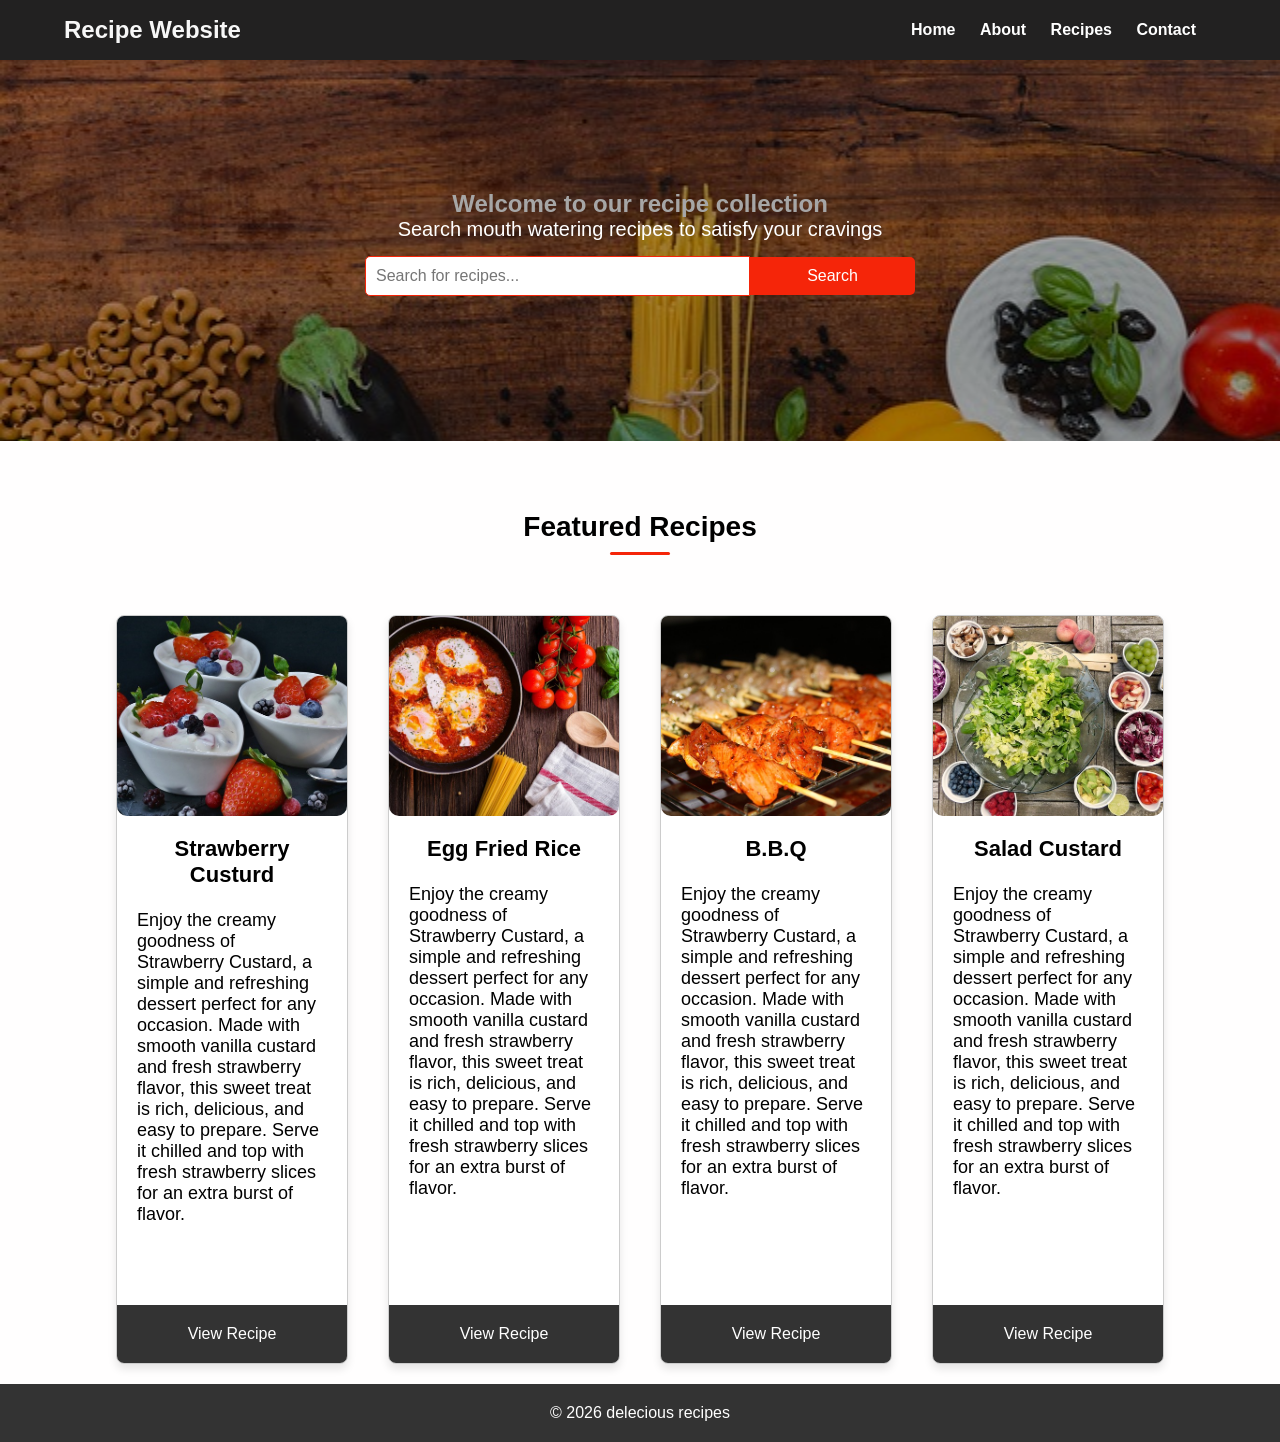
==== index.html @ 1d60ca3d "First commit" ====
﻿<!DOCTYPE html>
<html lang="en">

<head>
    <meta charset="UTF-8">
    <meta name="viewport" content="width=device-width, initial-scale=1.0">
    <link rel="stylesheet" href="style.css">
    <title>Recipe website</title>
</head>

<body>
    <header>
        <div class="container">
            <h1 class="logo"> Recipe Website</h1>
            <nav>
                <div class="menu-icon">&#9776</div>
                <ul class="nav-list">
                    <li><a href="index.html">Home</a></li>
                    <li><a href="about.html">About</a></li>
                    <li><a href="Recipes.html">Recipes</a></li>
                    <li><a href="contact.html">Contact</a></li>
                </ul>
            </nav>
        </div>
    </header>

    <section class="hero">
        <div class="search-results">
            <h1>Welcome to our recipe collection</h1>
            <p>Search mouth watering recipes to satisfy your cravings</p>

            <form action="#" class="search-box">
                <input type="text" placeholder="Search for recipes...">
                <button type="submit">Search</button>
            </form>

        </div>
    </section>
    <!-- RECIPES SECTION-->
    <section class="recipes">
        <h1>Featured Recipes</h1>
        <div class="recipes-section">
            <div class="recipes-card">
                <img src="images/images/dish-1.jpg" alt="Recipe 1">
                <h3>Strawberry Custurd</h3>
                <p>Enjoy the creamy goodness of Strawberry Custard, a simple and refreshing dessert perfect for any
                    occasion. Made with smooth vanilla custard and fresh strawberry flavor, this sweet treat is rich,
                    delicious, and easy to prepare. Serve it chilled and top with fresh strawberry slices for an extra
                    burst of flavor.</p>
                <a href="#">View Recipe</a>
            </div>
            <div class="recipes-card">
                <img src="images/images/dish-2.jpg" alt="Recipe 1">
                <h3>Egg Fried Rice</h3>
                <p>Enjoy the creamy goodness of Strawberry Custard, a simple and refreshing dessert perfect for any
                    occasion. Made with smooth vanilla custard and fresh strawberry flavor, this sweet treat is rich,
                    delicious, and easy to prepare. Serve it chilled and top with fresh strawberry slices for an extra
                    burst of flavor.</p>
                <a href="#">View Recipe</a>
            </div>
            <div class="recipes-card">
                <img src="images/images/dish-3.jpg" alt="Recipe 1">
                <h3>B.B.Q</h3>
                <p>Enjoy the creamy goodness of Strawberry Custard, a simple and refreshing dessert perfect for any
                    occasion. Made with smooth vanilla custard and fresh strawberry flavor, this sweet treat is rich,
                    delicious, and easy to prepare. Serve it chilled and top with fresh strawberry slices for an extra
                    burst of flavor.</p>
                <a href="#">View Recipe</a>
            </div>
            <div class="recipes-card">
                <img src="images/images/dish-4.jpg" alt="Recipe 1">
                <h3>Salad Custard</h3>
                <p>Enjoy the creamy goodness of Strawberry Custard, a simple and refreshing dessert perfect for any
                    occasion. Made with smooth vanilla custard and fresh strawberry flavor, this sweet treat is rich,
                    delicious, and easy to prepare. Serve it chilled and top with fresh strawberry slices for an extra
                    burst of flavor.</p>
                <a href="#">View Recipe</a>
            </div>

        </div>

    </section>
    <footer>
        <div>
            <p> &copy 2026 delecious recipes</p>
        </div>
    </footer>
</body>

</html>
---- style.css ----
* {
    margin: 0;
    padding: 0;
    box-sizing: border-box;
    font-family: 'Poppins', sans-serif;
}

body {
    width: 100%;
    min-height: 100vh;
    background: #fffefe;
}

header {
    height: 60px;
    width: 100%;
    background: #222121;
    color: #f7f7f7;
    display: flex;
    align-items: center;
    position: sticky;
    top: 0;
    z-index: 100;
    box-shadow: 0 2px 10px rgba(0, 0, 0, 0.2);
    transition: background 0.3s ease;
}

.container {
    width: 90%;
    margin: 0 auto;
    display: flex;
    align-items: center;
    justify-content: space-between;
}

.nav-list {
    display: none;
}

nav ul li {
    list-style: none;
    display: inline;
    margin-right: 20px;
    font-weight: 550;
}

nav ul li a {
    color: #ffffff;
    text-decoration: none;
    position: relative;
    padding-bottom: 4px;
    transition: opacity 0.3s ease;
}

nav ul li a::after {
    content: "";
    position: absolute;
    left: 0;
    bottom: 0;
    width: 0%;
    height: 2px;
    background: rgb(245, 37, 9);
    transition: width 0.3s ease;
}

nav ul li a:hover {
    opacity: .8;
}

nav ul li a:hover::after {
    width: 100%;
}

.logo {
    font-size: 24px;
    transition: transform 0.3s ease;
}

.logo:hover {
    transform: scale(1.05);
}

.hero {
    width: 100%;
    height: auto;
    background-image: url("images/images/heo-image.jpg");
    background-repeat: no-repeat;
    background-size: cover;
    background-position: center;
    color: #fff;
    text-align: center;
    padding: 130px 0;
    margin-bottom: 20px;
    position: relative;
    animation: fadeIn 1s ease;
}

.hero::before {
    content: "";
    position: absolute;
    top: 0;
    left: 0;
    right: 0;
    bottom: 0;
    background: rgba(0, 0, 0, 0.35);
}

.hero h2,
.hero p,
.search-box {
    position: relative;
    z-index: 2;
}

.hero h2 {
    font-size: 36px;
    margin-bottom: 10px;
    animation: fadeInUp 0.8s ease;
}

.hero p {
    font-size: 20px;
    margin-bottom: 10px;
}

.search-box {
    max-width: 550px;
    margin: 15px auto;
    display: flex;
    align-items: center;
    justify-content: center;
}

.search-box input {
    width: 70%;
    padding: 10px;
    outline: none;
    border: 0;
    border-radius: 5px 0 0 5px;
    font-size: 1rem;
    border: 1px solid rgb(245, 37, 9);
    transition: box-shadow 0.3s ease;
}

.search-box input:focus {
    box-shadow: 0 0 0 3px rgba(245, 37, 9, 0.25);
}

.search-box button {
    width: 30%;
    padding: 10px;
    outline: none;
    border: 0;
    border-radius: 0 5px 5px 0;
    font-size: 1rem;
    background: rgb(245, 37, 9);
    color: #fff;
    cursor: pointer;
    transition: background 0.3s ease, transform 0.2s ease;
}

.search-box button:hover {
    background: #c81f00;
    transform: translateY(-2px);
}

/* RECIPES SECTION */
.recipes {
    padding: 50px 0;
}

.recipes h1 {
    text-align: center;
    margin-bottom: 30px;
    font-size: 28px;
    position: relative;
    padding-bottom: 12px;
}

.recipes h1::after {
    content: "";
    position: absolute;
    bottom: 0;
    left: 50%;
    transform: translateX(-50%);
    width: 60px;
    height: 3px;
    background: rgb(245, 37, 9);
    border-radius: 2px;
}

.recipes-section {
    max-width: 1100px;
    margin: 0 auto;
    display: grid;
    grid-template-columns: repeat(auto-fit, minmax(250px, 1fr));
    gap: 20px;
    padding: 0 16px;
}

.recipes-card {
    background: #fff;
    margin: 30px 10px;
    border-radius: 8px;
    border: 1px solid #ccc;
    overflow: hidden;
    box-shadow: 0px 5px 8px rgba(0, 0, 0, 0.1);
    transition: transform 0.3s ease, box-shadow 0.3s ease;
}

.recipes-card:hover {
    transform: translateY(-8px);
    box-shadow: 0px 15px 25px rgba(0, 0, 0, 0.18);
}

.recipes-card img {
    width: 100%;
    height: 200px;
    object-fit: cover;
    border-bottom-left-radius: 10px;
    border-bottom-right-radius: 10px;
    transition: transform 0.4s ease;
}

.recipes-card:hover img {
    transform: scale(1.08);
}

.recipes-card{
    display: flex;
    flex-direction: column;
    height: 100%;
}

.recipes-section{
    align-items: stretch;
}

.recipes-card a{
    margin-top: auto;
}
.recipes-card h3 {
    font-size: 22px;
    padding: 20px 20px 10px;
    text-align: center;
    margin: 0;
}

.recipes-card p {
    font-size: 18px;
    padding: 0 20px 20px;
    margin-top: 12px;
}

.recipes-card a {
    display: block;
    text-align: center;
    text-decoration: none;
    background: #333;
    color: #fff;
    padding: 20px 0;
    cursor: pointer;
    transition: background 0.3s ease, letter-spacing 0.3s ease;
}

.recipes-card a:hover {
    background: rgb(245, 37, 9);
    letter-spacing: 1px;
}

footer {
    background: #333;
    padding: 20px;
    color: #fff;
    text-align: center;
}

footer a {
    color: #fff;
}

.menu-icon {
    font-size: 24px;
    padding: 20px;
    text-align: right;
    cursor: pointer;
    display: block;
    transition: transform 0.3s ease;
}

.menu-icon:hover {
    transform: rotate(90deg);
}

/* Animations */
@keyframes fadeIn {
    from {
        opacity: 0;
    }

    to {
        opacity: 1;
    }
}

@keyframes fadeInUp {
    from {
        opacity: 0;
        transform: translateY(20px);
    }

    to {
        opacity: 1;
        transform: translateY(0);
    }
}

/* media Query*/
@media only screen and (min-width:768px) {
    .menu-icon {
        display: none;
    }

    .nav-list {
        display: block;

    }

}

@media only screen and (max-width:768px) {
    .hero h2 {
        font-size: 28px;
    }

    .hero p {
        font-size: 15px;
    }

    .search-box {
        max-width: 90%;
    }

    .search-box input {
        width: 65%;
    }

    .search-box button {
        width: 35%;
    }
}
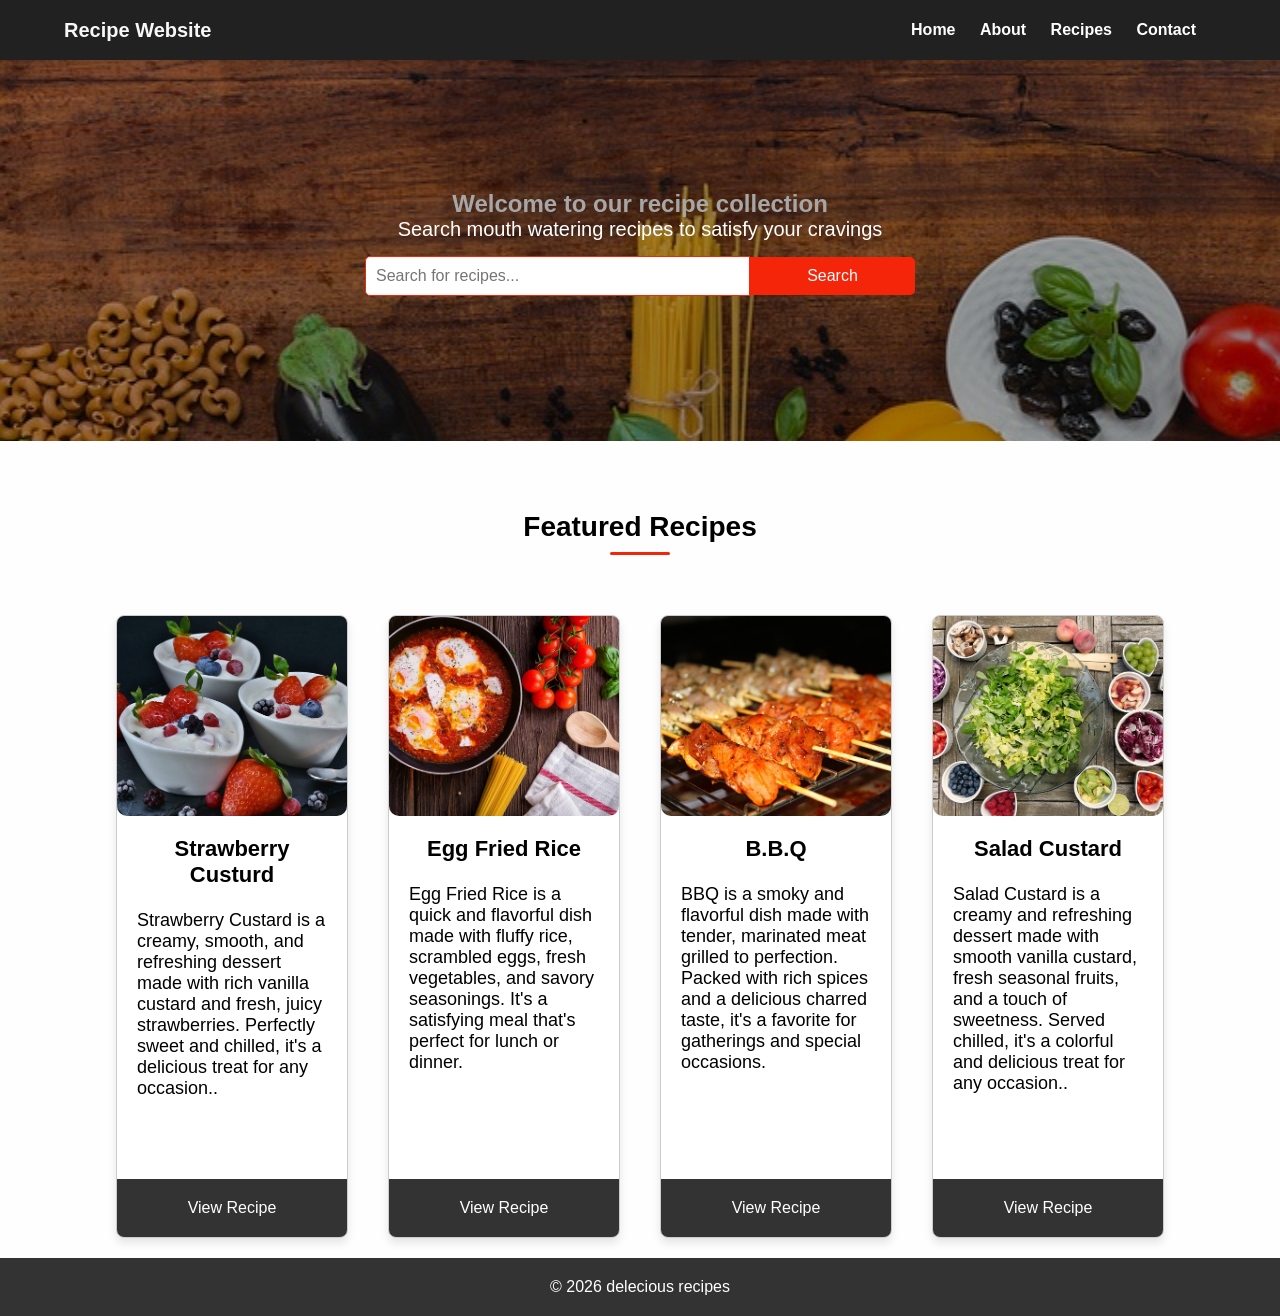
==== commit 97ae4bd2: "Merge branch 'main' of https://github.com/taimoor-dev-qa/kitchen-recipe-" ====
--- a/index.html
+++ b/index.html
@@ -43,38 +43,32 @@
             <div class="recipes-card">
                 <img src="images/images/dish-1.jpg" alt="Recipe 1">
                 <h3>Strawberry Custurd</h3>
-                <p>Enjoy the creamy goodness of Strawberry Custard, a simple and refreshing dessert perfect for any
-                    occasion. Made with smooth vanilla custard and fresh strawberry flavor, this sweet treat is rich,
-                    delicious, and easy to prepare. Serve it chilled and top with fresh strawberry slices for an extra
-                    burst of flavor.</p>
-                <a href="#">View Recipe</a>
+                <p>Strawberry Custard is a creamy, smooth, and refreshing dessert made with rich vanilla custard and
+                    fresh, juicy strawberries. Perfectly sweet and chilled, it's a delicious treat for any occasion..
+                </p>
+                <a href="strawbery.html">View Recipe</a>
             </div>
             <div class="recipes-card">
                 <img src="images/images/dish-2.jpg" alt="Recipe 1">
                 <h3>Egg Fried Rice</h3>
-                <p>Enjoy the creamy goodness of Strawberry Custard, a simple and refreshing dessert perfect for any
-                    occasion. Made with smooth vanilla custard and fresh strawberry flavor, this sweet treat is rich,
-                    delicious, and easy to prepare. Serve it chilled and top with fresh strawberry slices for an extra
-                    burst of flavor.</p>
-                <a href="#">View Recipe</a>
+                <p>Egg Fried Rice is a quick and flavorful dish made with fluffy rice, scrambled eggs, fresh vegetables,
+                    and savory seasonings. It's a satisfying meal that's perfect for lunch or dinner.</p>
+                <a href="egg-fried-rice.html">View Recipe</a>
             </div>
             <div class="recipes-card">
                 <img src="images/images/dish-3.jpg" alt="Recipe 1">
                 <h3>B.B.Q</h3>
-                <p>Enjoy the creamy goodness of Strawberry Custard, a simple and refreshing dessert perfect for any
-                    occasion. Made with smooth vanilla custard and fresh strawberry flavor, this sweet treat is rich,
-                    delicious, and easy to prepare. Serve it chilled and top with fresh strawberry slices for an extra
-                    burst of flavor.</p>
-                <a href="#">View Recipe</a>
+                <p>BBQ is a smoky and flavorful dish made with tender, marinated meat grilled to perfection. Packed with
+                    rich spices and a delicious charred taste, it's a favorite for gatherings and special occasions.</p>
+                <a href="bbq.html">View Recipe</a>
             </div>
             <div class="recipes-card">
                 <img src="images/images/dish-4.jpg" alt="Recipe 1">
                 <h3>Salad Custard</h3>
-                <p>Enjoy the creamy goodness of Strawberry Custard, a simple and refreshing dessert perfect for any
-                    occasion. Made with smooth vanilla custard and fresh strawberry flavor, this sweet treat is rich,
-                    delicious, and easy to prepare. Serve it chilled and top with fresh strawberry slices for an extra
-                    burst of flavor.</p>
-                <a href="#">View Recipe</a>
+                <p>Salad Custard is a creamy and refreshing dessert made with smooth vanilla custard, fresh seasonal
+                    fruits, and a touch of sweetness. Served chilled, it's a colorful and delicious treat for any
+                    occasion..</p>
+                <a href="salad.html">View Recipe</a>
             </div>
 
         </div>
--- a/style.css
+++ b/style.css
@@ -5,10 +5,16 @@
     font-family: 'Poppins', sans-serif;
 }
 
+html {
+    height: 100%;
+}
+
 body {
     width: 100%;
     min-height: 100vh;
     background: #fffefe;
+    display: flex;
+    flex-direction: column;
 }
 
 header {
@@ -23,6 +29,7 @@
     z-index: 100;
     box-shadow: 0 2px 10px rgba(0, 0, 0, 0.2);
     transition: background 0.3s ease;
+    flex-shrink: 0;
 }
 
 .container {
@@ -47,6 +54,7 @@
 nav ul li a {
     color: #ffffff;
     text-decoration: none;
+    font-size: 16px;
     position: relative;
     padding-bottom: 4px;
     transition: opacity 0.3s ease;
@@ -72,7 +80,7 @@
 }
 
 .logo {
-    font-size: 24px;
+    font-size: 20px;
     transition: transform 0.3s ease;
 }
 
@@ -273,6 +281,8 @@
     padding: 20px;
     color: #fff;
     text-align: center;
+    margin-top: auto;
+    flex-shrink: 0;
 }
 
 footer a {
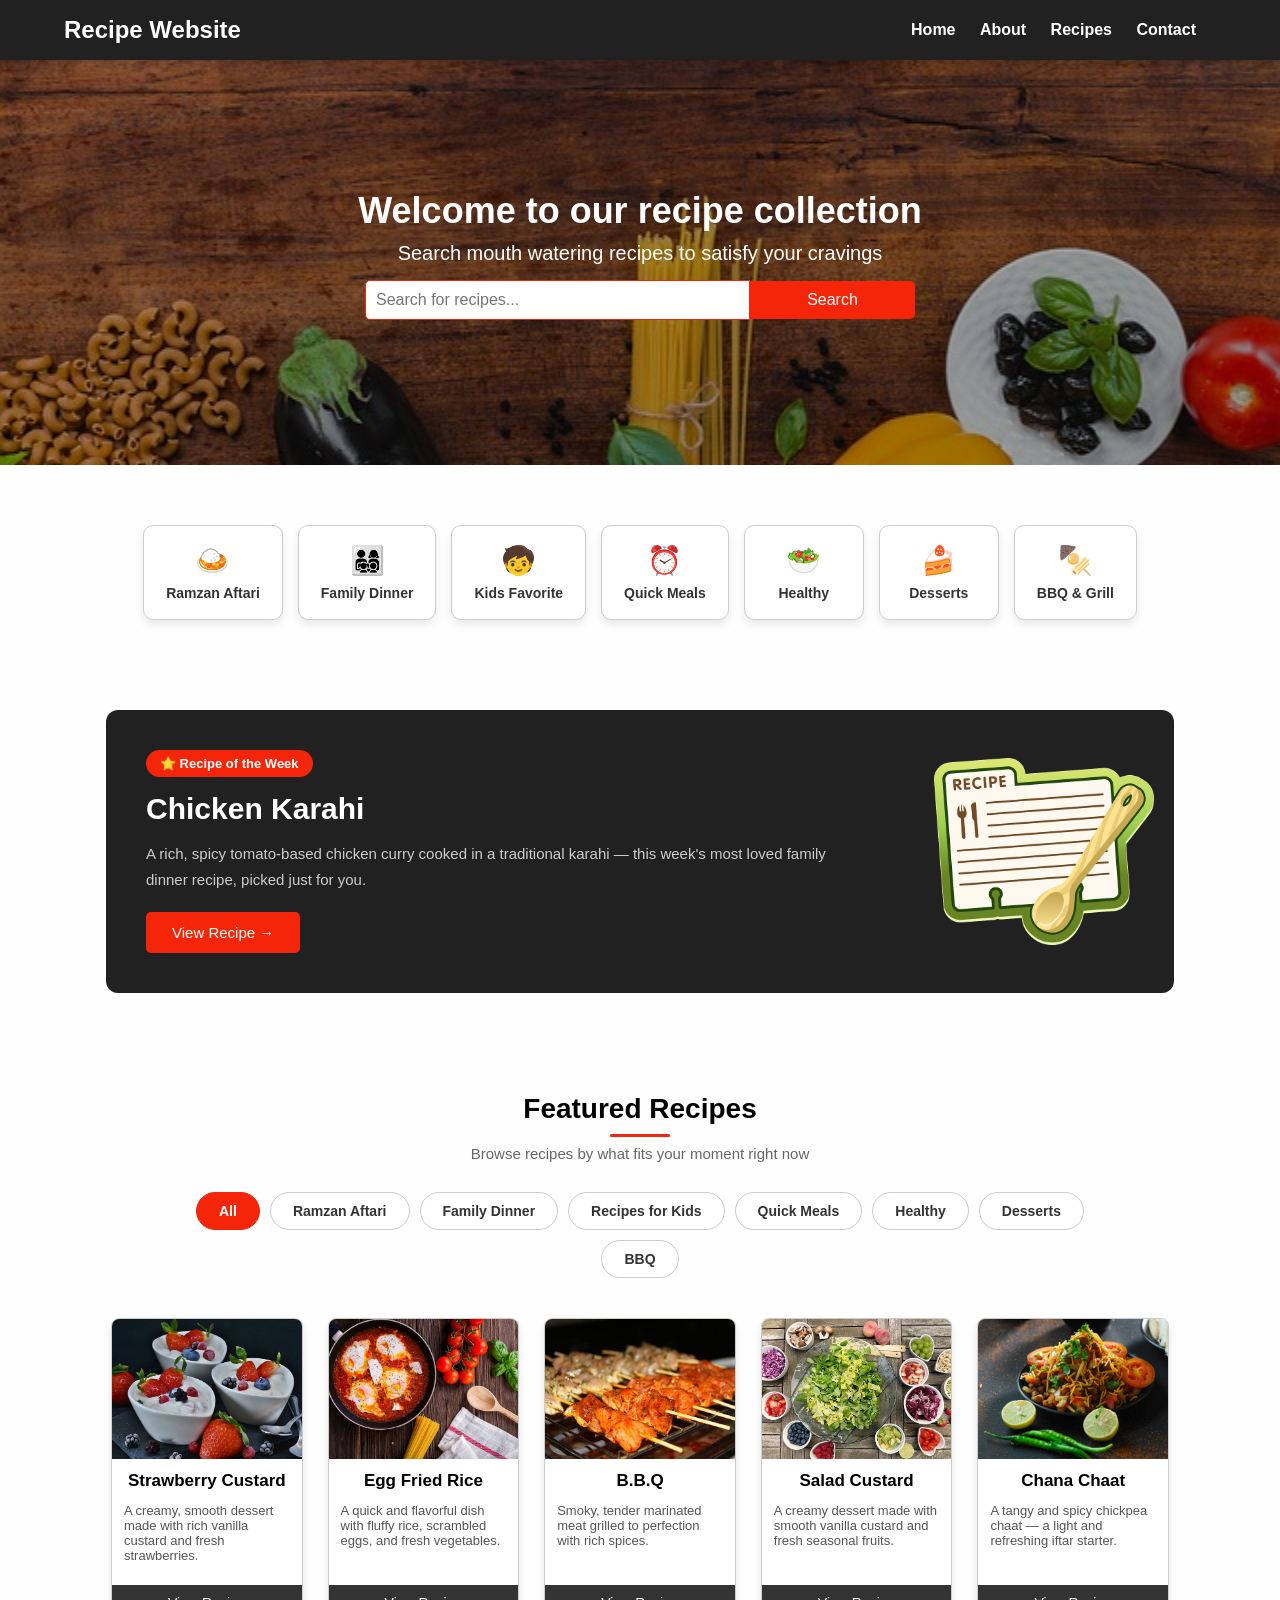
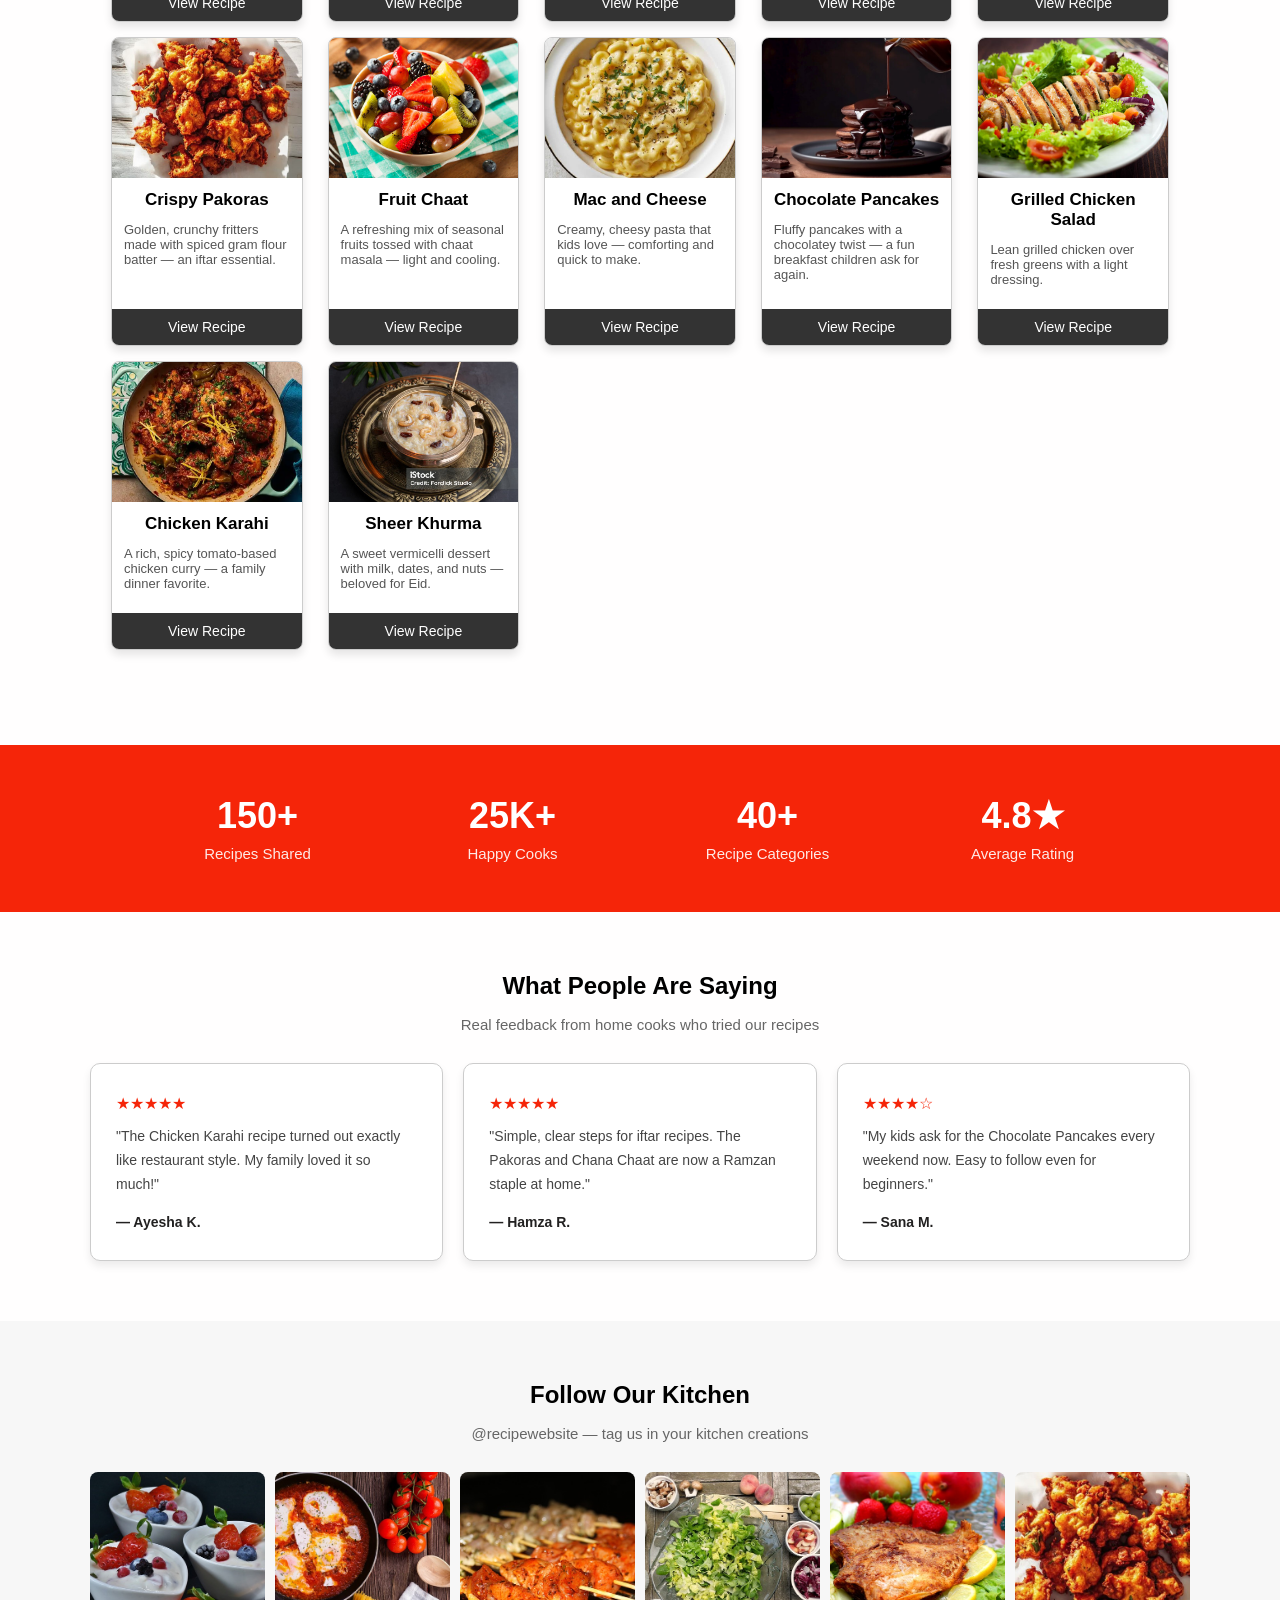
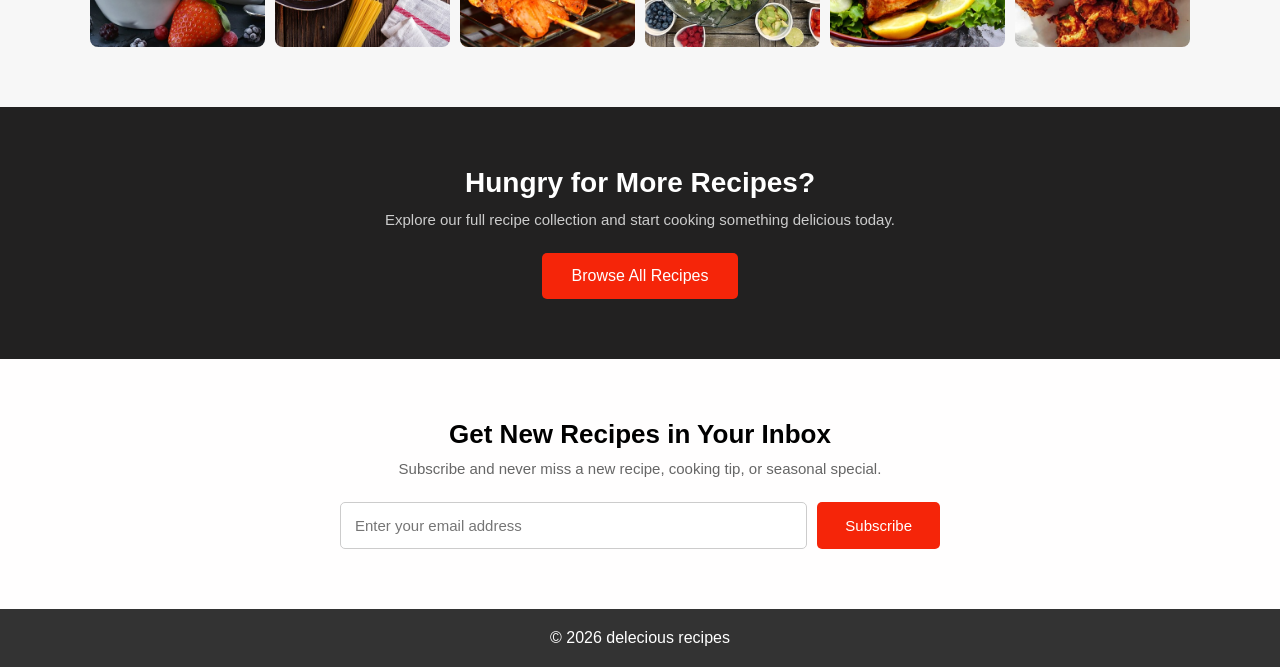
==== commit 4c7aae6a: "Update recipe website UI and add latest changes" ====
--- a/index.html
+++ b/index.html
@@ -36,49 +36,261 @@
 
         </div>
     </section>
+
+    <!-- CATEGORY STRIP -->
+    <section class="category-strip">
+        <div class="category-item">
+            <span>🍛</span>
+            <p>Ramzan Aftari</p>
+        </div>
+        <div class="category-item">
+            <span>👨‍👩‍👧‍👦</span>
+            <p>Family Dinner</p>
+        </div>
+        <div class="category-item">
+            <span>🧒</span>
+            <p>Kids Favorite</p>
+        </div>
+        <div class="category-item">
+            <span>⏰</span>
+            <p>Quick Meals</p>
+        </div>
+        <div class="category-item">
+            <span>🥗</span>
+            <p>Healthy</p>
+        </div>
+        <div class="category-item">
+            <span>🍰</span>
+            <p>Desserts</p>
+        </div>
+        <div class="category-item">
+            <span>🍢</span>
+            <p>BBQ &amp; Grill</p>
+        </div>
+    </section>
+
+    <!-- RECIPE OF THE WEEK -->
+    <section class="recipe-of-week">
+        <div class="row-content">
+            <div class="row-text">
+                <span class="row-tag">⭐ Recipe of the Week</span>
+                <h2>Chicken Karahi</h2>
+                <p>A rich, spicy tomato-based chicken curry cooked in a traditional karahi — this week's most loved
+                    family dinner recipe, picked just for you.</p>
+                <a href="#" class="row-btn">View Recipe &rarr;</a>
+            </div>
+            <div class="row-image">
+                <img src="images/images/logo.png" alt="Recipe of the Week - Chicken Karahi"
+                    style="width: 220px; height: auto;">
+            </div>
+        </div>
+    </section>
+
     <!-- RECIPES SECTION-->
     <section class="recipes">
-        <h1>Featured Recipes</h1>
+        <h1>Featured Recipes</h1><br>
+        <p class="recipes-subtitle">Browse recipes by what fits your moment right now</p>
+
+        <!-- FILTER TABS -->
+        <div class="filter-tabs">
+            <button class="tab-btn active" data-filter="all">All</button>
+            <button class="tab-btn" data-filter="ramzan">Ramzan Aftari</button>
+            <button class="tab-btn" data-filter="family">Family Dinner</button>
+            <button class="tab-btn" data-filter="kids">Recipes for Kids</button>
+            <button class="tab-btn" data-filter="quick">Quick Meals</button>
+            <button class="tab-btn" data-filter="healthy">Healthy</button>
+            <button class="tab-btn" data-filter="dessert">Desserts</button>
+            <button class="tab-btn" data-filter="bbq">BBQ</button>
+        </div>
+
         <div class="recipes-section">
-            <div class="recipes-card">
-                <img src="images/images/dish-1.jpg" alt="Recipe 1">
-                <h3>Strawberry Custurd</h3>
-                <p>Strawberry Custard is a creamy, smooth, and refreshing dessert made with rich vanilla custard and
-                    fresh, juicy strawberries. Perfectly sweet and chilled, it's a delicious treat for any occasion..
-                </p>
+
+            <div class="recipes-card" data-category="dessert">
+                <img src="images/images/dish-1.jpg" alt="Strawberry Custard">
+                <h3>Strawberry Custard</h3>
+                <p>A creamy, smooth dessert made with rich vanilla custard and fresh strawberries.</p>
                 <a href="strawbery.html">View Recipe</a>
             </div>
-            <div class="recipes-card">
-                <img src="images/images/dish-2.jpg" alt="Recipe 1">
+
+            <div class="recipes-card" data-category="quick family">
+                <img src="images/images/dish-2.jpg" alt="Egg Fried Rice">
                 <h3>Egg Fried Rice</h3>
-                <p>Egg Fried Rice is a quick and flavorful dish made with fluffy rice, scrambled eggs, fresh vegetables,
-                    and savory seasonings. It's a satisfying meal that's perfect for lunch or dinner.</p>
+                <p>A quick and flavorful dish with fluffy rice, scrambled eggs, and fresh vegetables.</p>
                 <a href="egg-fried-rice.html">View Recipe</a>
             </div>
-            <div class="recipes-card">
-                <img src="images/images/dish-3.jpg" alt="Recipe 1">
+
+            <div class="recipes-card" data-category="bbq family">
+                <img src="images/images/dish-3.jpg" alt="BBQ">
                 <h3>B.B.Q</h3>
-                <p>BBQ is a smoky and flavorful dish made with tender, marinated meat grilled to perfection. Packed with
-                    rich spices and a delicious charred taste, it's a favorite for gatherings and special occasions.</p>
+                <p>Smoky, tender marinated meat grilled to perfection with rich spices.</p>
                 <a href="bbq.html">View Recipe</a>
             </div>
-            <div class="recipes-card">
-                <img src="images/images/dish-4.jpg" alt="Recipe 1">
+
+            <div class="recipes-card" data-category="dessert healthy">
+                <img src="images/images/dish-4.jpg" alt="Salad Custard">
                 <h3>Salad Custard</h3>
-                <p>Salad Custard is a creamy and refreshing dessert made with smooth vanilla custard, fresh seasonal
-                    fruits, and a touch of sweetness. Served chilled, it's a colorful and delicious treat for any
-                    occasion..</p>
+                <p>A creamy dessert made with smooth vanilla custard and fresh seasonal fruits.</p>
                 <a href="salad.html">View Recipe</a>
             </div>
 
-        </div>
-
-    </section>
+            <div class="recipes-card" data-category="ramzan quick">
+                <img src="images/images/chanachat.jpg" alt="Chana Chaat">
+                <h3>Chana Chaat</h3>
+                <p>A tangy and spicy chickpea chaat — a light and refreshing iftar starter.</p>
+                <a href="#">View Recipe</a>
+            </div>
+
+            <div class="recipes-card" data-category="ramzan">
+                <img src="images/images/large.jpg" alt="Pakoras">
+                <h3>Crispy Pakoras</h3>
+                <p>Golden, crunchy fritters made with spiced gram flour batter — an iftar essential.</p>
+                <a href="#">View Recipe</a>
+            </div>
+
+            <div class="recipes-card" data-category="ramzan family">
+                <img src="images/images/fruti.jpg" alt="Fruit Chaat">
+                <h3>Fruit Chaat</h3>
+                <p>A refreshing mix of seasonal fruits tossed with chaat masala — light and cooling.</p>
+                <a href="#">View Recipe</a>
+            </div>
+
+            <div class="recipes-card" data-category="kids quick">
+                <img src="images/images/mac and cheese.jpg" alt="Mac and Cheese">
+                <h3>Mac and Cheese</h3>
+                <p>Creamy, cheesy pasta that kids love — comforting and quick to make.</p>
+                <a href="#">View Recipe</a>
+            </div>
+
+            <div class="recipes-card" data-category="kids dessert">
+                <img src="images/images/choco.jpg" alt="Chocolate Pancakes">
+                <h3>Chocolate Pancakes</h3>
+                <p>Fluffy pancakes with a chocolatey twist — a fun breakfast children ask for again.</p>
+                <a href="#">View Recipe</a>
+            </div>
+
+            <div class="recipes-card" data-category="healthy quick">
+                <img src="images/images/grilled.jpg" alt="Grilled Chicken Salad">
+                <h3>Grilled Chicken Salad</h3>
+                <p>Lean grilled chicken over fresh greens with a light dressing.</p>
+                <a href="#">View Recipe</a>
+            </div>
+
+            <div class="recipes-card" data-category="family bbq">
+                <img src="images/images/karahi.webp" alt="Chicken Karahi">
+                <h3>Chicken Karahi</h3>
+                <p>A rich, spicy tomato-based chicken curry — a family dinner favorite.</p>
+                <a href="#">View Recipe</a>
+            </div>
+
+            <div class="recipes-card" data-category="ramzan dessert">
+                <img src="images/images/kkk.jpg" alt="Sheer Khurma">
+                <h3>Sheer Khurma</h3>
+                <p>A sweet vermicelli dessert with milk, dates, and nuts — beloved for Eid.</p>
+                <a href="#">View Recipe</a>
+            </div>
+
+        </div>
+
+        <div class="no-results" style="display:none;">
+            <p>No recipes found in this category yet.</p>
+        </div>
+
+    </section>
+
+    <!-- STATS SECTION -->
+    <section class="stats">
+        <div class="stats-grid">
+            <div class="stat-item">
+                <h2>150+</h2>
+                <p>Recipes Shared</p>
+            </div>
+            <div class="stat-item">
+                <h2>25K+</h2>
+                <p>Happy Cooks</p>
+            </div>
+            <div class="stat-item">
+                <h2>40+</h2>
+                <p>Recipe Categories</p>
+            </div>
+            <div class="stat-item">
+                <h2>4.8★</h2>
+                <p>Average Rating</p>
+            </div>
+        </div>
+    </section>
+
+    <!-- TESTIMONIALS -->
+    <section class="testimonials">
+        <h1>What People Are Saying</h1> <br> <br>
+        <p class="recipes-subtitle">Real feedback from home cooks who tried our recipes</p>
+
+        <div class="testimonial-grid">
+
+            <div class="testimonial-card">
+                <p class="stars">★★★★★</p>
+                <p class="testimonial-text">"The Chicken Karahi recipe turned out exactly like restaurant style. My
+                    family loved it so much!"</p>
+                <h4>— Ayesha K.</h4>
+            </div>
+
+            <div class="testimonial-card">
+                <p class="stars">★★★★★</p>
+                <p class="testimonial-text">"Simple, clear steps for iftar recipes. The Pakoras and Chana Chaat are now
+                    a Ramzan staple at home."</p>
+                <h4>— Hamza R.</h4>
+            </div>
+
+            <div class="testimonial-card">
+                <p class="stars">★★★★☆</p>
+                <p class="testimonial-text">"My kids ask for the Chocolate Pancakes every weekend now. Easy to follow
+                    even for beginners."</p>
+                <h4>— Sana M.</h4>
+            </div>
+
+        </div>
+    </section>
+
+    <!-- INSTAGRAM GALLERY -->
+    <section class="insta-gallery">
+        <h1>Follow Our Kitchen</h1> <br> <br>
+        <p class="recipes-subtitle">@recipewebsite — tag us in your kitchen creations</p>
+
+        <div class="gallery-grid">
+            <div class="gallery-item"><img src="images/images/dish-1.jpg" alt="Gallery photo"></div>
+            <div class="gallery-item"><img src="images/images/dish-2.jpg" alt="Gallery photo"></div>
+            <div class="gallery-item"><img src="images/images/dish-3.jpg" alt="Gallery photo"></div>
+            <div class="gallery-item"><img src="images/images/dish-4.jpg" alt="Gallery photo"></div>
+            <div class="gallery-item"><img src="images/images/fish-dish.jpg" alt="Gallery photo"></div>
+            <div class="gallery-item"><img src="images/images/large.jpg" alt="Gallery photo"></div>
+        </div>
+    </section>
+
+    <!-- CALL TO ACTION BANNER -->
+    <section class="cta-banner">
+        <h2>Hungry for More Recipes?</h2>
+        <p>Explore our full recipe collection and start cooking something delicious today.</p>
+        <a href="Recipes.html" class="cta-btn">Browse All Recipes</a>
+    </section>
+
+    <!-- NEWSLETTER -->
+    <section class="newsletter">
+        <div class="newsletter-box">
+            <h2>Get New Recipes in Your Inbox</h2>
+            <p>Subscribe and never miss a new recipe, cooking tip, or seasonal special.</p>
+            <form action="#" class="newsletter-form">
+                <input type="email" placeholder="Enter your email address" required>
+                <button type="submit">Subscribe</button>
+            </form>
+        </div>
+    </section>
+
     <footer>
         <div>
             <p> &copy 2026 delecious recipes</p>
         </div>
     </footer>
+
+    <script src="script.js"></script>
 </body>
 
 </html>
--- a/style.css
+++ b/style.css
@@ -3,10 +3,6 @@
     padding: 0;
     box-sizing: border-box;
     font-family: 'Poppins', sans-serif;
-}
-
-html {
-    height: 100%;
 }
 
 body {
@@ -29,7 +25,6 @@
     z-index: 100;
     box-shadow: 0 2px 10px rgba(0, 0, 0, 0.2);
     transition: background 0.3s ease;
-    flex-shrink: 0;
 }
 
 .container {
@@ -54,7 +49,6 @@
 nav ul li a {
     color: #ffffff;
     text-decoration: none;
-    font-size: 16px;
     position: relative;
     padding-bottom: 4px;
     transition: opacity 0.3s ease;
@@ -80,12 +74,27 @@
 }
 
 .logo {
-    font-size: 20px;
+    font-size: 24px;
+    color: #ffffff;
     transition: transform 0.3s ease;
 }
 
 .logo:hover {
     transform: scale(1.05);
+}
+
+.menu-icon {
+    font-size: 24px;
+    padding: 20px;
+    text-align: right;
+    cursor: pointer;
+    display: block;
+    color: #fff;
+    transition: transform 0.3s ease;
+}
+
+.menu-icon:hover {
+    transform: rotate(90deg);
 }
 
 .hero {
@@ -113,14 +122,14 @@
     background: rgba(0, 0, 0, 0.35);
 }
 
-.hero h2,
+.hero h1,
 .hero p,
 .search-box {
     position: relative;
     z-index: 2;
 }
 
-.hero h2 {
+.hero h1 {
     font-size: 36px;
     margin-bottom: 10px;
     animation: fadeInUp 0.8s ease;
@@ -179,7 +188,7 @@
 
 .recipes h1 {
     text-align: center;
-    margin-bottom: 30px;
+    margin-bottom: 10px;
     font-size: 28px;
     position: relative;
     padding-bottom: 12px;
@@ -201,19 +210,23 @@
     max-width: 1100px;
     margin: 0 auto;
     display: grid;
-    grid-template-columns: repeat(auto-fit, minmax(250px, 1fr));
-    gap: 20px;
+    grid-template-columns: repeat(auto-fit, minmax(200px, 1fr));
+    gap: 15px;
     padding: 0 16px;
+    align-items: stretch;
 }
 
 .recipes-card {
     background: #fff;
-    margin: 30px 10px;
+    margin: 5px;
     border-radius: 8px;
     border: 1px solid #ccc;
     overflow: hidden;
     box-shadow: 0px 5px 8px rgba(0, 0, 0, 0.1);
     transition: transform 0.3s ease, box-shadow 0.3s ease;
+    display: flex;
+    flex-direction: column;
+    height: 100%;
 }
 
 .recipes-card:hover {
@@ -223,10 +236,8 @@
 
 .recipes-card img {
     width: 100%;
-    height: 200px;
+    height: 140px;
     object-fit: cover;
-    border-bottom-left-radius: 10px;
-    border-bottom-right-radius: 10px;
     transition: transform 0.4s ease;
 }
 
@@ -234,30 +245,22 @@
     transform: scale(1.08);
 }
 
-.recipes-card{
-    display: flex;
-    flex-direction: column;
-    height: 100%;
-}
-
-.recipes-section{
-    align-items: stretch;
-}
-
-.recipes-card a{
+.recipes-card a {
     margin-top: auto;
 }
+
 .recipes-card h3 {
-    font-size: 22px;
-    padding: 20px 20px 10px;
+    font-size: 17px;
+    padding: 12px 12px 6px;
     text-align: center;
     margin: 0;
 }
 
 .recipes-card p {
-    font-size: 18px;
-    padding: 0 20px 20px;
-    margin-top: 12px;
+    font-size: 13px;
+    padding: 0 12px 12px;
+    margin-top: 6px;
+    color: #555;
 }
 
 .recipes-card a {
@@ -266,7 +269,8 @@
     text-decoration: none;
     background: #333;
     color: #fff;
-    padding: 20px 0;
+    padding: 10px 0;
+    font-size: 14px;
     cursor: pointer;
     transition: background 0.3s ease, letter-spacing 0.3s ease;
 }
@@ -282,35 +286,16 @@
     color: #fff;
     text-align: center;
     margin-top: auto;
-    flex-shrink: 0;
 }
 
 footer a {
     color: #fff;
-}
-
-.menu-icon {
-    font-size: 24px;
-    padding: 20px;
-    text-align: right;
-    cursor: pointer;
-    display: block;
-    transition: transform 0.3s ease;
-}
-
-.menu-icon:hover {
-    transform: rotate(90deg);
 }
 
 /* Animations */
 @keyframes fadeIn {
-    from {
-        opacity: 0;
-    }
-
-    to {
-        opacity: 1;
-    }
+    from { opacity: 0; }
+    to { opacity: 1; }
 }
 
 @keyframes fadeInUp {
@@ -318,7 +303,6 @@
         opacity: 0;
         transform: translateY(20px);
     }
-
     to {
         opacity: 1;
         transform: translateY(0);
@@ -333,13 +317,11 @@
 
     .nav-list {
         display: block;
-
-    }
-
+    }
 }
 
 @media only screen and (max-width:768px) {
-    .hero h2 {
+    .hero h1 {
         font-size: 28px;
     }
 
@@ -358,4 +340,417 @@
     .search-box button {
         width: 35%;
     }
+}
+
+/* ============================================
+   HOME PAGE ENHANCEMENT — ADD THIS TO style.css
+   ============================================ */
+
+/* CATEGORY STRIP */
+.category-strip {
+    max-width: 1100px;
+    margin: 40px auto;
+    padding: 0 16px;
+    display: flex;
+    flex-wrap: wrap;
+    justify-content: center;
+    gap: 15px;
+}
+
+.category-item {
+    background: #fff;
+    border: 1px solid #ccc;
+    border-radius: 10px;
+    padding: 18px 22px;
+    text-align: center;
+    min-width: 120px;
+    cursor: pointer;
+    box-shadow: 0px 5px 8px rgba(0, 0, 0, 0.08);
+    transition: transform 0.3s ease, box-shadow 0.3s ease, background 0.3s ease;
+}
+
+.category-item span {
+    font-size: 28px;
+    display: block;
+    margin-bottom: 8px;
+}
+
+.category-item p {
+    font-size: 14px;
+    font-weight: 550;
+    margin: 0;
+    color: #333;
+}
+
+.category-item:hover {
+    transform: translateY(-6px);
+    box-shadow: 0px 15px 25px rgba(0, 0, 0, 0.15);
+    background: rgb(245, 37, 9);
+}
+
+.category-item:hover p {
+    color: #fff;
+}
+
+/* RECIPE OF THE WEEK */
+.recipe-of-week {
+    max-width: 1100px;
+    margin: 50px auto;
+    padding: 0 16px;
+}
+
+.row-content {
+    background: #222121;
+    border-radius: 12px;
+    overflow: hidden;
+    display: flex;
+    flex-wrap: wrap;
+    align-items: center;
+    gap: 20px;
+}
+
+.row-text {
+    flex: 1 1 320px;
+    padding: 40px;
+    color: #fff;
+}
+
+.row-tag {
+    display: inline-block;
+    background: rgb(245, 37, 9);
+    color: #fff;
+    font-size: 13px;
+    font-weight: 600;
+    padding: 6px 14px;
+    border-radius: 20px;
+    margin-bottom: 15px;
+}
+
+.row-text h2 {
+    font-size: 30px;
+    margin-bottom: 15px;
+}
+
+.row-text p {
+    font-size: 15px;
+    line-height: 1.7;
+    color: #ccc;
+    margin-bottom: 20px;
+}
+
+.row-btn {
+    display: inline-block;
+    background: rgb(245, 37, 9);
+    color: #fff;
+    text-decoration: none;
+    padding: 12px 26px;
+    border-radius: 5px;
+    font-size: 15px;
+    transition: background 0.3s ease, transform 0.2s ease;
+}
+
+.row-btn:hover {
+    background: #c81f00;
+    transform: translateY(-2px);
+}
+
+.row-image {
+    flex: 0 0 260px;
+    display: flex;
+    justify-content: center;
+    align-items: center;
+    padding: 20px;
+}
+
+.row-image img {
+    width: 220px;
+    max-width: 100%;
+    height: auto;
+    object-fit: contain;
+    display: block;
+}
+
+/* RECIPES SUBTITLE */
+.recipes-subtitle {
+    text-align: center;
+    color: #666;
+    font-size: 15px;
+    margin-top: -20px;
+    margin-bottom: 30px;
+}
+
+/* FILTER TABS */
+.filter-tabs {
+    max-width: 1000px;
+    margin: 0 auto 35px;
+    padding: 0 16px;
+    display: flex;
+    flex-wrap: wrap;
+    justify-content: center;
+    gap: 10px;
+}
+
+.tab-btn {
+    background: #fff;
+    border: 1px solid #ccc;
+    color: #333;
+    padding: 10px 22px;
+    border-radius: 30px;
+    font-size: 14px;
+    font-weight: 550;
+    cursor: pointer;
+    font-family: 'Poppins', sans-serif;
+    transition: background 0.3s ease, color 0.3s ease, transform 0.2s ease;
+}
+
+.tab-btn:hover {
+    transform: translateY(-2px);
+    border-color: rgb(245, 37, 9);
+    color: rgb(245, 37, 9);
+}
+
+.tab-btn.active {
+    background: rgb(245, 37, 9);
+    color: #fff;
+    border-color: rgb(245, 37, 9);
+}
+
+.no-results {
+    text-align: center;
+    padding: 40px 20px;
+    color: #777;
+    font-size: 16px;
+}
+
+.recipes-card.hide {
+    display: none;
+}
+
+/* STATS SECTION */
+.stats {
+    background: rgb(245, 37, 9);
+    padding: 50px 16px;
+    margin-top: 50px;
+}
+
+.stats-grid {
+    max-width: 1000px;
+    margin: 0 auto;
+    display: grid;
+    grid-template-columns: repeat(auto-fit, minmax(150px, 1fr));
+    gap: 20px;
+    text-align: center;
+}
+
+.stat-item h2 {
+    font-size: 36px;
+    color: #fff;
+    margin-bottom: 8px;
+}
+
+.stat-item p {
+    font-size: 15px;
+    color: #fff;
+    opacity: 0.9;
+}
+
+/* TESTIMONIALS */
+.testimonials {
+    padding: 60px 16px;
+    text-align: center;
+}
+
+.testimonial-grid {
+    max-width: 1100px;
+    margin: 0 auto;
+    display: grid;
+    grid-template-columns: repeat(auto-fit, minmax(260px, 1fr));
+    gap: 20px;
+}
+
+.testimonial-card {
+    background: #fff;
+    border: 1px solid #ccc;
+    border-radius: 10px;
+    padding: 30px 25px;
+    text-align: left;
+    box-shadow: 0px 5px 8px rgba(0, 0, 0, 0.08);
+    transition: transform 0.3s ease, box-shadow 0.3s ease;
+}
+
+.testimonial-card:hover {
+    transform: translateY(-6px);
+    box-shadow: 0px 15px 25px rgba(0, 0, 0, 0.15);
+}
+
+.stars {
+    color: rgb(245, 37, 9);
+    font-size: 16px;
+    margin-bottom: 12px;
+}
+
+.testimonial-text {
+    font-size: 14px;
+    line-height: 1.7;
+    color: #444;
+    margin-bottom: 18px;
+}
+
+.testimonial-card h4 {
+    font-size: 14px;
+    color: #222121;
+}
+
+/* INSTAGRAM GALLERY */
+.insta-gallery {
+    padding: 60px 16px;
+    text-align: center;
+    background: #f7f7f7;
+}
+
+.gallery-grid {
+    max-width: 1100px;
+    margin: 30px auto 0;
+    display: grid;
+    grid-template-columns: repeat(auto-fit, minmax(150px, 1fr));
+    gap: 10px;
+}
+
+.gallery-item {
+    overflow: hidden;
+    border-radius: 8px;
+    aspect-ratio: 1 / 1;
+}
+
+.gallery-item img {
+    width: 100%;
+    height: 100%;
+    object-fit: cover;
+    transition: transform 0.4s ease;
+}
+
+.gallery-item:hover img {
+    transform: scale(1.1);
+}
+
+/* CALL TO ACTION BANNER */
+.cta-banner {
+    background: #222121;
+    color: #fff;
+    text-align: center;
+    padding: 60px 20px;
+}
+
+.cta-banner h2 {
+    font-size: 28px;
+    margin-bottom: 12px;
+}
+
+.cta-banner p {
+    font-size: 15px;
+    color: #ccc;
+    margin-bottom: 25px;
+}
+
+.cta-btn {
+    display: inline-block;
+    background: rgb(245, 37, 9);
+    color: #fff;
+    text-decoration: none;
+    padding: 14px 30px;
+    border-radius: 5px;
+    font-size: 16px;
+    transition: background 0.3s ease, transform 0.2s ease;
+}
+
+.cta-btn:hover {
+    background: #c81f00;
+    transform: translateY(-2px);
+}
+
+/* NEWSLETTER */
+.newsletter {
+    padding: 60px 16px;
+    text-align: center;
+}
+
+.newsletter-box {
+    max-width: 600px;
+    margin: 0 auto;
+}
+
+.newsletter-box h2 {
+    font-size: 26px;
+    margin-bottom: 10px;
+}
+
+.newsletter-box p {
+    font-size: 15px;
+    color: #666;
+    margin-bottom: 25px;
+}
+
+.newsletter-form {
+    display: flex;
+    flex-wrap: wrap;
+    gap: 10px;
+    justify-content: center;
+}
+
+.newsletter-form input {
+    flex: 1;
+    min-width: 220px;
+    padding: 14px;
+    border: 1px solid #ccc;
+    border-radius: 5px;
+    font-size: 15px;
+    outline: none;
+    font-family: 'Poppins', sans-serif;
+    transition: box-shadow 0.3s ease;
+}
+
+.newsletter-form input:focus {
+    box-shadow: 0 0 0 3px rgba(245, 37, 9, 0.25);
+    border: 1px solid rgb(245, 37, 9);
+}
+
+.newsletter-form button {
+    background: rgb(245, 37, 9);
+    color: #fff;
+    border: none;
+    padding: 14px 28px;
+    border-radius: 5px;
+    font-size: 15px;
+    cursor: pointer;
+    transition: background 0.3s ease, transform 0.2s ease;
+}
+
+.newsletter-form button:hover {
+    background: #c81f00;
+    transform: translateY(-2px);
+}
+
+/* RESPONSIVE */
+@media only screen and (max-width: 768px) {
+    .category-item {
+        min-width: 100px;
+        padding: 14px 16px;
+    }
+
+    .tab-btn {
+        padding: 8px 16px;
+        font-size: 13px;
+    }
+
+    .row-text {
+        padding: 30px 25px;
+    }
+
+    .row-text h2 {
+        font-size: 24px;
+    }
+
+    .stat-item h2 {
+        font-size: 26px;
+    }
 }
